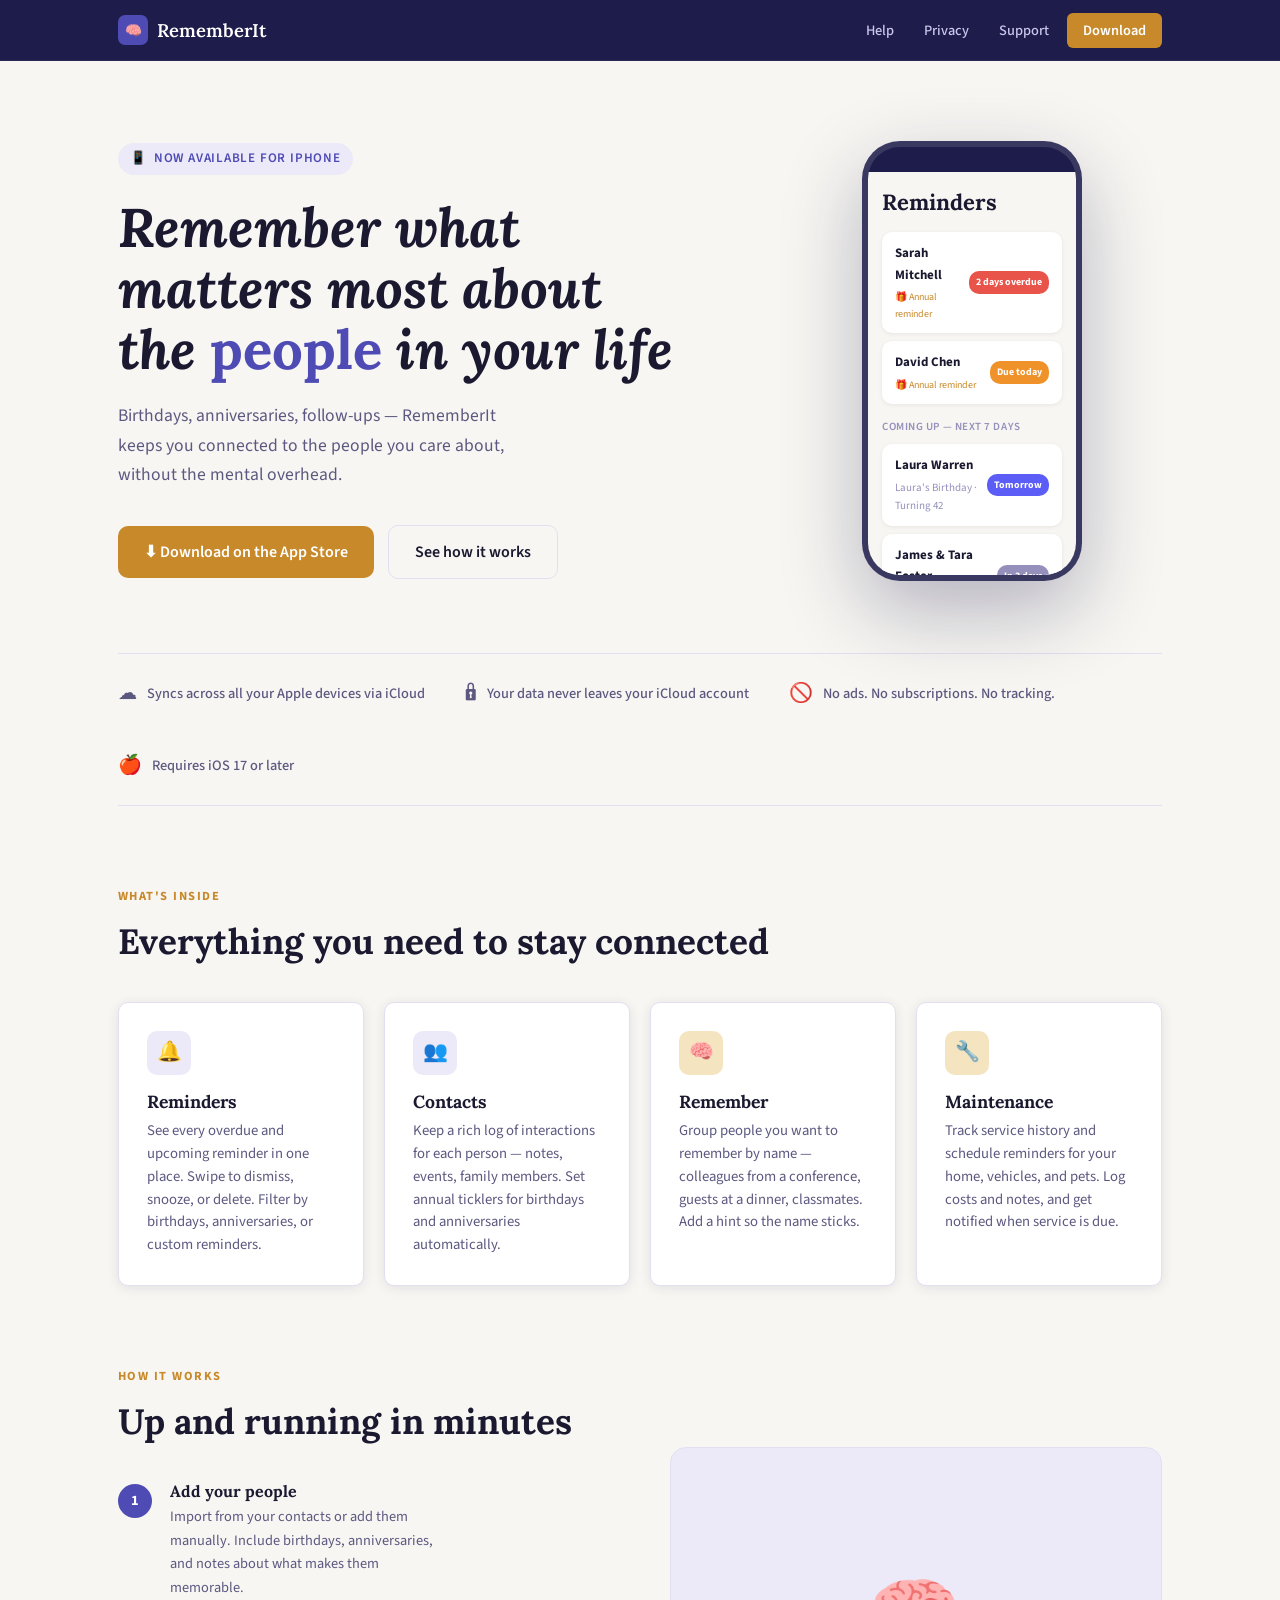
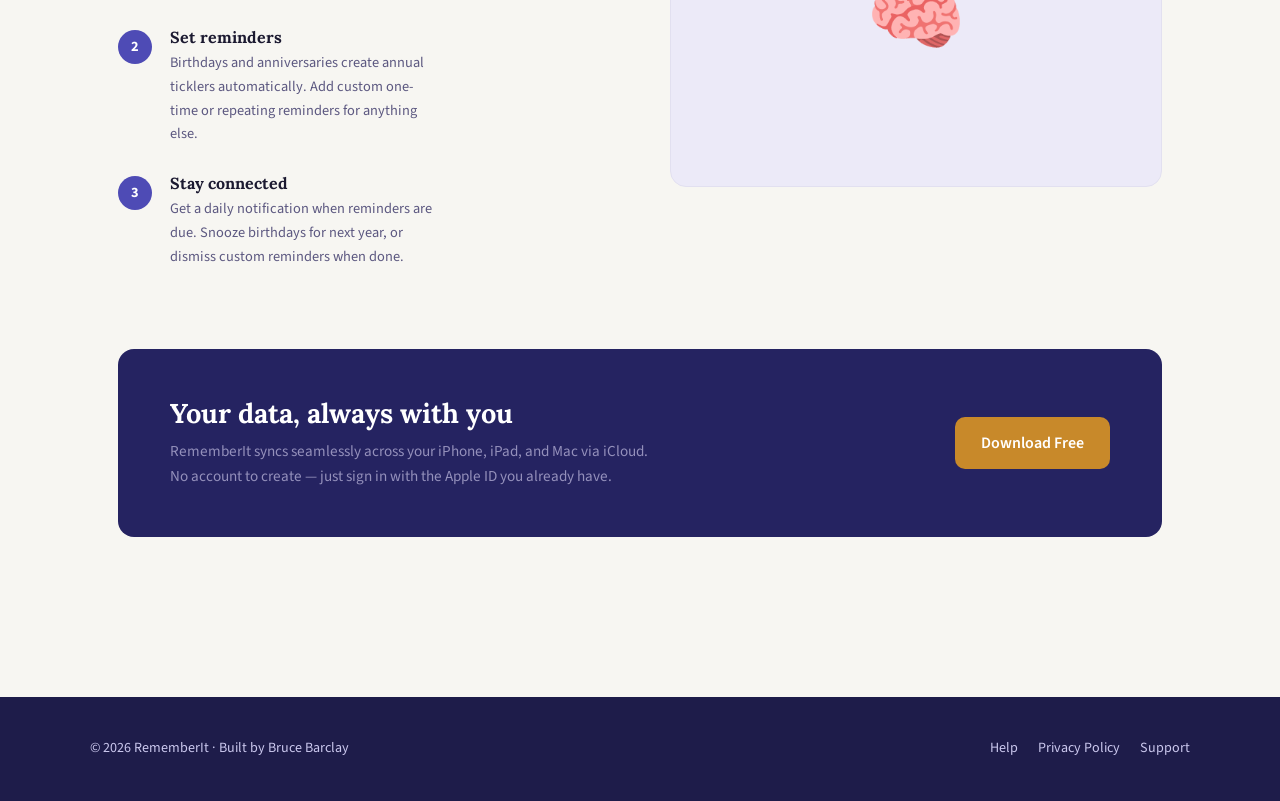
==== index.html @ 7c2b0ab4 "Initial commit" ====
<!DOCTYPE html>
<html lang="en">
<head>
<meta charset="UTF-8">
<meta name="viewport" content="width=device-width, initial-scale=1.0">
<title>RememberIt</title>
<meta name="description" content="The personal relationship app that helps you remember what matters most about the people in your life. Birthdays, anniversaries, reminders — all in one place.">
<link rel="stylesheet" href="style.css">
<style>
/* ── Hero ── */
.hero {
  display: grid;
  grid-template-columns: 1fr 380px;
  gap: 60px;
  align-items: center;
  padding: 80px 0 72px;
}

.hero-tag {
  display: inline-flex;
  align-items: center;
  gap: 7px;
  background: var(--indigo-pale);
  color: var(--indigo);
  font-size: .82rem;
  font-weight: 600;
  letter-spacing: .06em;
  text-transform: uppercase;
  padding: 5px 12px;
  border-radius: 20px;
  margin-bottom: 22px;
}

.hero h1 {
  font-size: clamp(2.2rem, 4.5vw, 3.4rem);
  font-style: italic;
  line-height: 1.12;
  margin-bottom: 22px;
  color: var(--ink);
}

.hero h1 em {
  font-style: normal;
  color: var(--indigo);
}

.hero-sub {
  font-size: 1.1rem;
  color: var(--ink-muted);
  max-width: 46ch;
  margin-bottom: 36px;
}

.hero-actions {
  display: flex;
  gap: 14px;
  flex-wrap: wrap;
  align-items: center;
}

.appstore-badge {
  height: 44px;
}

.hero-phone {
  position: relative;
  display: flex;
  justify-content: center;
}

.phone-frame {
  width: 220px;
  height: 440px;
  background: var(--nav-bg);
  border-radius: 38px;
  border: 6px solid rgba(255,255,255,.12);
  box-shadow: 0 30px 80px rgba(30,28,74,.30), 0 0 0 1px rgba(255,255,255,.04);
  position: relative;
  overflow: hidden;
  display: flex;
  flex-direction: column;
}

.phone-notch {
  width: 80px;
  height: 26px;
  background: var(--nav-bg);
  border-radius: 0 0 16px 16px;
  align-self: center;
  margin-top: -1px;
  flex-shrink: 0;
  position: relative;
  z-index: 2;
}

.phone-screen {
  flex: 1;
  background: #F7F6F2;
  padding: 12px 14px 0;
  overflow: hidden;
}

.mock-title {
  font-family: 'Lora', serif;
  font-size: 22px;
  font-weight: 700;
  color: #1B1930;
  margin-bottom: 12px;
}

.mock-row {
  background: white;
  border-radius: 10px;
  padding: 11px 13px;
  margin-bottom: 8px;
  display: flex;
  align-items: center;
  justify-content: space-between;
  box-shadow: 0 1px 4px rgba(0,0,0,.07);
}

.mock-row-left { flex: 1; min-width: 0; }
.mock-name { font-size: 13px; font-weight: 700; color: #1B1930; }
.mock-sub  { font-size: 11px; color: #9490BB; margin-top: 2px; }

.mock-badge {
  font-size: 10px;
  font-weight: 700;
  color: white;
  padding: 3px 7px;
  border-radius: 10px;
  white-space: nowrap;
}
.overdue  { background: #E8534A; }
.today    { background: #F0922A; }
.tomorrow { background: #5B5DF6; }
.in2      { background: #9490BB; }

.mock-annual {
  font-size: 10px;
  color: #C8892A;
  margin-top: 3px;
  display: flex;
  align-items: center;
  gap: 3px;
}

/* second phone, offset */
.phone-stack {
  position: relative;
  height: 480px;
}
.phone-stack .phone-frame:first-child {
  position: absolute;
  right: 0;
  top: 0;
}
.phone-stack .phone-frame:last-child {
  position: absolute;
  right: 40px;
  top: 40px;
  opacity: .4;
  transform: scale(.92);
}

/* ── Trust bar ── */
.trust-bar {
  border-top: 1px solid var(--border);
  border-bottom: 1px solid var(--border);
  padding: 24px 0;
  display: flex;
  gap: 40px;
  flex-wrap: wrap;
  align-items: center;
}
.trust-item {
  display: flex;
  align-items: center;
  gap: 10px;
  font-size: .9rem;
  color: var(--ink-muted);
  font-weight: 500;
}
.trust-icon {
  font-size: 1.2rem;
}

/* ── Features ── */
.features {
  padding: 80px 0 0;
}
.features-grid {
  display: grid;
  grid-template-columns: repeat(auto-fit, minmax(240px, 1fr));
  gap: 20px;
  margin-top: 0;
}
.feature-card {
  background: var(--surface);
  border: 1px solid var(--border);
  border-radius: var(--radius);
  padding: 28px;
  box-shadow: var(--shadow);
}
.feature-icon {
  width: 44px; height: 44px;
  border-radius: 10px;
  display: grid;
  place-items: center;
  font-size: 1.25rem;
  margin-bottom: 16px;
}
.icon-indigo { background: var(--indigo-pale); }
.icon-amber  { background: var(--amber-light); }

.feature-card h3 {
  font-size: 1.1rem;
  margin-bottom: 8px;
}
.feature-card p {
  font-size: .92rem;
  color: var(--ink-muted);
  line-height: 1.55;
}

/* ── How it works ── */
.how {
  padding: 80px 0 0;
  display: grid;
  grid-template-columns: 1fr 1fr;
  gap: 60px;
  align-items: center;
}
.how-steps { display: flex; flex-direction: column; gap: 28px; }
.step {
  display: flex;
  gap: 18px;
  align-items: flex-start;
}
.step-num {
  width: 34px; height: 34px;
  border-radius: 50%;
  background: var(--indigo);
  color: white;
  font-weight: 700;
  font-size: .9rem;
  display: grid;
  place-items: center;
  flex-shrink: 0;
  margin-top: 2px;
}
.step-body h4 { font-size: 1rem; margin-bottom: 4px; }
.step-body p  { font-size: .9rem; color: var(--ink-muted); max-width: 38ch; }

.how-visual {
  background: var(--indigo-pale);
  border-radius: 16px;
  height: 340px;
  display: grid;
  place-items: center;
  color: var(--indigo);
  font-size: 5rem;
  border: 1px solid var(--border);
}

/* ── iCloud band ── */
.icloud-band {
  margin-top: 80px;
  background: var(--indigo-deep);
  border-radius: 16px;
  padding: 48px 52px;
  display: flex;
  gap: 40px;
  align-items: center;
  justify-content: space-between;
  flex-wrap: wrap;
}
.icloud-band h2 {
  color: white;
  font-size: 1.7rem;
  margin-bottom: 10px;
}
.icloud-band p {
  color: #9490BB;
  font-size: .95rem;
}
.icloud-band .btn-primary {
  white-space: nowrap;
}

/* ── Responsive ── */
@media (max-width: 760px) {
  .hero { grid-template-columns: 1fr; }
  .hero-phone { display: none; }
  .how { grid-template-columns: 1fr; }
  .how-visual { display: none; }
  .icloud-band { padding: 32px 24px; }
}
</style>
</head>
<body>

<nav class="site-nav" aria-label="Site navigation">
  <div class="nav-inner">
    <a href="index.html" class="nav-logo">
      <span class="nav-logo-icon">🧠</span>
      RememberIt
    </a>
    <ul class="nav-links">
      <li><a href="help.html">Help</a></li>
      <li><a href="privacy.html">Privacy</a></li>
      <li><a href="support.html">Support</a></li>
      <li><a href="#download" class="nav-cta">Download</a></li>
    </ul>
  </div>
</nav>

<main>
<div class="page-content">

  <!-- Hero -->
  <section class="hero">
    <div class="hero-copy">
      <div class="hero-tag">
        <span>📱</span> Now available for iPhone
      </div>
      <h1>Remember what matters most about the <em>people</em> in your life</h1>
      <p class="hero-sub">Birthdays, anniversaries, follow-ups — RememberIt keeps you connected to the people you care about, without the mental overhead.</p>
      <div class="hero-actions" id="download">
        <a href="#" class="btn btn-primary" aria-label="Download on the App Store">
          ⬇ Download on the App Store
        </a>
        <a href="help.html" class="btn btn-ghost">See how it works</a>
      </div>
    </div>

    <div class="hero-phone" aria-hidden="true">
      <div class="phone-frame">
        <div class="phone-notch"></div>
        <div class="phone-screen">
          <div class="mock-title">Reminders</div>
          <div class="mock-row">
            <div class="mock-row-left">
              <div class="mock-name">Sarah Mitchell</div>
              <div class="mock-annual">🎁 Annual reminder</div>
            </div>
            <span class="mock-badge overdue">2 days overdue</span>
          </div>
          <div class="mock-row">
            <div class="mock-row-left">
              <div class="mock-name">David Chen</div>
              <div class="mock-annual">🎁 Annual reminder</div>
            </div>
            <span class="mock-badge today">Due today</span>
          </div>
          <div style="font-size:11px;color:#9490BB;margin:14px 0 8px;font-weight:600;letter-spacing:.05em;text-transform:uppercase;">Coming up — next 7 days</div>
          <div class="mock-row">
            <div class="mock-row-left">
              <div class="mock-name">Laura Warren</div>
              <div class="mock-sub">Laura's Birthday · Turning 42</div>
            </div>
            <span class="mock-badge tomorrow">Tomorrow</span>
          </div>
          <div class="mock-row">
            <div class="mock-row-left">
              <div class="mock-name">James &amp; Tara Foster</div>
              <div class="mock-sub">Anniversary</div>
            </div>
            <span class="mock-badge in2">In 3 days</span>
          </div>
        </div>
      </div>
    </div>
  </section>

  <!-- Trust bar -->
  <div class="trust-bar">
    <div class="trust-item"><span class="trust-icon">☁️</span> Syncs across all your Apple devices via iCloud</div>
    <div class="trust-item"><span class="trust-icon">🔒</span> Your data never leaves your iCloud account</div>
    <div class="trust-item"><span class="trust-icon">🚫</span> No ads. No subscriptions. No tracking.</div>
    <div class="trust-item"><span class="trust-icon">🍎</span> Requires iOS 17 or later</div>
  </div>

  <!-- Features -->
  <section class="features">
    <p class="eyebrow">What's inside</p>
    <h2 class="section-title">Everything you need to stay connected</h2>
    <div class="features-grid">
      <div class="feature-card">
        <div class="feature-icon icon-indigo">🔔</div>
        <h3>Reminders</h3>
        <p>See every overdue and upcoming reminder in one place. Swipe to dismiss, snooze, or delete. Filter by birthdays, anniversaries, or custom reminders.</p>
      </div>
      <div class="feature-card">
        <div class="feature-icon icon-indigo">👥</div>
        <h3>Contacts</h3>
        <p>Keep a rich log of interactions for each person — notes, events, family members. Set annual ticklers for birthdays and anniversaries automatically.</p>
      </div>
      <div class="feature-card">
        <div class="feature-icon icon-amber">🧠</div>
        <h3>Remember</h3>
        <p>Group people you want to remember by name — colleagues from a conference, guests at a dinner, classmates. Add a hint so the name sticks.</p>
      </div>
      <div class="feature-card">
        <div class="feature-icon icon-amber">🔧</div>
        <h3>Maintenance</h3>
        <p>Track service history and schedule reminders for your home, vehicles, and pets. Log costs and notes, and get notified when service is due.</p>
      </div>
    </div>
  </section>

  <!-- How it works -->
  <section class="how">
    <div>
      <p class="eyebrow">How it works</p>
      <h2 class="section-title">Up and running in minutes</h2>
      <div class="how-steps">
        <div class="step">
          <div class="step-num">1</div>
          <div class="step-body">
            <h4>Add your people</h4>
            <p>Import from your contacts or add them manually. Include birthdays, anniversaries, and notes about what makes them memorable.</p>
          </div>
        </div>
        <div class="step">
          <div class="step-num">2</div>
          <div class="step-body">
            <h4>Set reminders</h4>
            <p>Birthdays and anniversaries create annual ticklers automatically. Add custom one-time or repeating reminders for anything else.</p>
          </div>
        </div>
        <div class="step">
          <div class="step-num">3</div>
          <div class="step-body">
            <h4>Stay connected</h4>
            <p>Get a daily notification when reminders are due. Snooze birthdays for next year, or dismiss custom reminders when done.</p>
          </div>
        </div>
      </div>
    </div>
    <div class="how-visual" aria-hidden="true">🧠</div>
  </section>

  <!-- iCloud band -->
  <div class="icloud-band">
    <div>
      <h2>Your data, always with you</h2>
      <p>RememberIt syncs seamlessly across your iPhone, iPad, and Mac via iCloud. No account to create — just sign in with the Apple ID you already have.</p>
    </div>
    <a href="#download" class="btn btn-primary">Download Free</a>
  </div>

</div>
</main>

<footer class="site-footer">
  <div class="footer-inner">
    <span>© 2026 RememberIt · Built by Bruce Barclay</span>
    <ul class="footer-links">
      <li><a href="help.html">Help</a></li>
      <li><a href="privacy.html">Privacy Policy</a></li>
      <li><a href="support.html">Support</a></li>
    </ul>
  </div>
</footer>

</body>
</html>
---- style.css ----
/* RememberIt — shared stylesheet */

@import url('https://fonts.googleapis.com/css2?family=Lora:ital,wght@0,400;0,600;1,400;1,600&family=Source+Sans+3:wght@400;500;600;700&display=swap');

/* ── Tokens ── */
:root {
  --ink:         #1B1930;
  --ink-muted:   #5C5880;
  --indigo-deep: #252361;
  --indigo:      #4E4BB5;
  --indigo-pale: #ECEAF8;
  --amber:       #C8892A;
  --amber-light: #F5E4C0;
  --ground:      #F7F6F2;
  --surface:     #FFFFFF;
  --border:      #E2E0F0;
  --nav-bg:      #1E1C4A;
  --nav-text:    #CBC8EE;
  --radius:      10px;
  --shadow:      0 2px 12px rgba(37,35,97,.10);
}

@media (prefers-color-scheme: dark) {
  :root:not([data-theme="light"]) {
    --ink:         #EAE8F8;
    --ink-muted:   #9490BB;
    --indigo-deep: #151335;
    --indigo:      #7B78D8;
    --indigo-pale: #1E1C45;
    --amber:       #D9A040;
    --amber-light: #2E2310;
    --ground:      #120F2E;
    --surface:     #1A1740;
    --border:      #2C2A5A;
    --nav-bg:      #0E0C25;
    --nav-text:    #9490BB;
    --shadow:      0 2px 16px rgba(0,0,0,.40);
  }
}

:root[data-theme="dark"] {
  --ink:         #EAE8F8;
  --ink-muted:   #9490BB;
  --indigo-deep: #151335;
  --indigo:      #7B78D8;
  --indigo-pale: #1E1C45;
  --amber:       #D9A040;
  --amber-light: #2E2310;
  --ground:      #120F2E;
  --surface:     #1A1740;
  --border:      #2C2A5A;
  --nav-bg:      #0E0C25;
  --nav-text:    #9490BB;
  --shadow:      0 2px 16px rgba(0,0,0,.40);
}

/* ── Reset & Base ── */
*, *::before, *::after { box-sizing: border-box; margin: 0; padding: 0; }

html { scroll-behavior: smooth; }

body {
  font-family: 'Source Sans 3', system-ui, sans-serif;
  font-size: 17px;
  line-height: 1.65;
  color: var(--ink);
  background: var(--ground);
  -webkit-font-smoothing: antialiased;
}

h1, h2, h3, h4 {
  font-family: 'Lora', Georgia, serif;
  line-height: 1.2;
  text-wrap: balance;
  color: var(--ink);
}

a { color: var(--indigo); text-decoration: none; }
a:hover { text-decoration: underline; }
a:focus-visible { outline: 2px solid var(--amber); outline-offset: 3px; border-radius: 2px; }

p { max-width: 62ch; }
p + p { margin-top: .9em; }

/* ── Nav ── */
.site-nav {
  position: sticky;
  top: 0;
  z-index: 100;
  background: var(--nav-bg);
  border-bottom: 1px solid rgba(255,255,255,.06);
}

.nav-inner {
  max-width: 1100px;
  margin: 0 auto;
  padding: 0 28px;
  height: 60px;
  display: flex;
  align-items: center;
  justify-content: space-between;
  gap: 24px;
}

.nav-logo {
  font-family: 'Lora', serif;
  font-size: 1.15rem;
  font-weight: 600;
  color: #FFFFFF;
  display: flex;
  align-items: center;
  gap: 9px;
  text-decoration: none;
}

.nav-logo-icon {
  width: 30px; height: 30px;
  background: var(--indigo);
  border-radius: 7px;
  display: grid;
  place-items: center;
  font-size: .85rem;
}

.nav-links {
  display: flex;
  align-items: center;
  gap: 6px;
  list-style: none;
}

.nav-links a {
  color: var(--nav-text);
  font-size: .9rem;
  font-weight: 500;
  padding: 6px 12px;
  border-radius: 6px;
  transition: color .15s, background .15s;
  text-decoration: none;
}
.nav-links a:hover,
.nav-links a[aria-current="page"] {
  color: #FFFFFF;
  background: rgba(255,255,255,.08);
}

.nav-cta {
  background: var(--amber) !important;
  color: #fff !important;
  font-weight: 600 !important;
  padding: 7px 16px !important;
}
.nav-cta:hover { background: #a56f1a !important; }

/* ── Page wrapper ── */
.page-content {
  max-width: 1100px;
  margin: 0 auto;
  padding: 0 28px 80px;
}

/* ── Buttons ── */
.btn {
  display: inline-flex;
  align-items: center;
  gap: 8px;
  padding: 13px 26px;
  border-radius: 10px;
  font-family: 'Source Sans 3', sans-serif;
  font-size: 1rem;
  font-weight: 600;
  cursor: pointer;
  border: none;
  text-decoration: none;
  transition: transform .12s, box-shadow .12s;
}
.btn:hover { transform: translateY(-1px); box-shadow: 0 4px 14px rgba(0,0,0,.18); text-decoration: none; }
.btn:active { transform: none; }

.btn-primary {
  background: var(--amber);
  color: #fff;
}
.btn-ghost {
  background: transparent;
  color: var(--ink);
  border: 1.5px solid var(--border);
}
.btn-ghost:hover { background: var(--indigo-pale); }

/* ── Footer ── */
.site-footer {
  background: var(--nav-bg);
  color: var(--nav-text);
  padding: 40px 28px;
  margin-top: 80px;
  font-size: .88rem;
}

.footer-inner {
  max-width: 1100px;
  margin: 0 auto;
  display: flex;
  justify-content: space-between;
  align-items: center;
  flex-wrap: wrap;
  gap: 16px;
}

.footer-links {
  display: flex;
  gap: 20px;
  list-style: none;
}
.footer-links a {
  color: var(--nav-text);
  font-size: .88rem;
}
.footer-links a:hover { color: #fff; }

/* ── Utilities ── */
.eyebrow {
  font-family: 'Source Sans 3', sans-serif;
  font-size: .78rem;
  font-weight: 700;
  letter-spacing: .12em;
  text-transform: uppercase;
  color: var(--amber);
}

.section-title {
  font-size: clamp(1.6rem, 3vw, 2.2rem);
  margin-top: .4em;
  margin-bottom: 1.1em;
}

.card {
  background: var(--surface);
  border: 1px solid var(--border);
  border-radius: var(--radius);
  padding: 28px;
  box-shadow: var(--shadow);
}

/* ── Responsive nav ── */
@media (max-width: 640px) {
  .nav-links li:not(:last-child) { display: none; }
  .nav-inner { padding: 0 16px; }
  .page-content { padding: 0 16px 60px; }
}
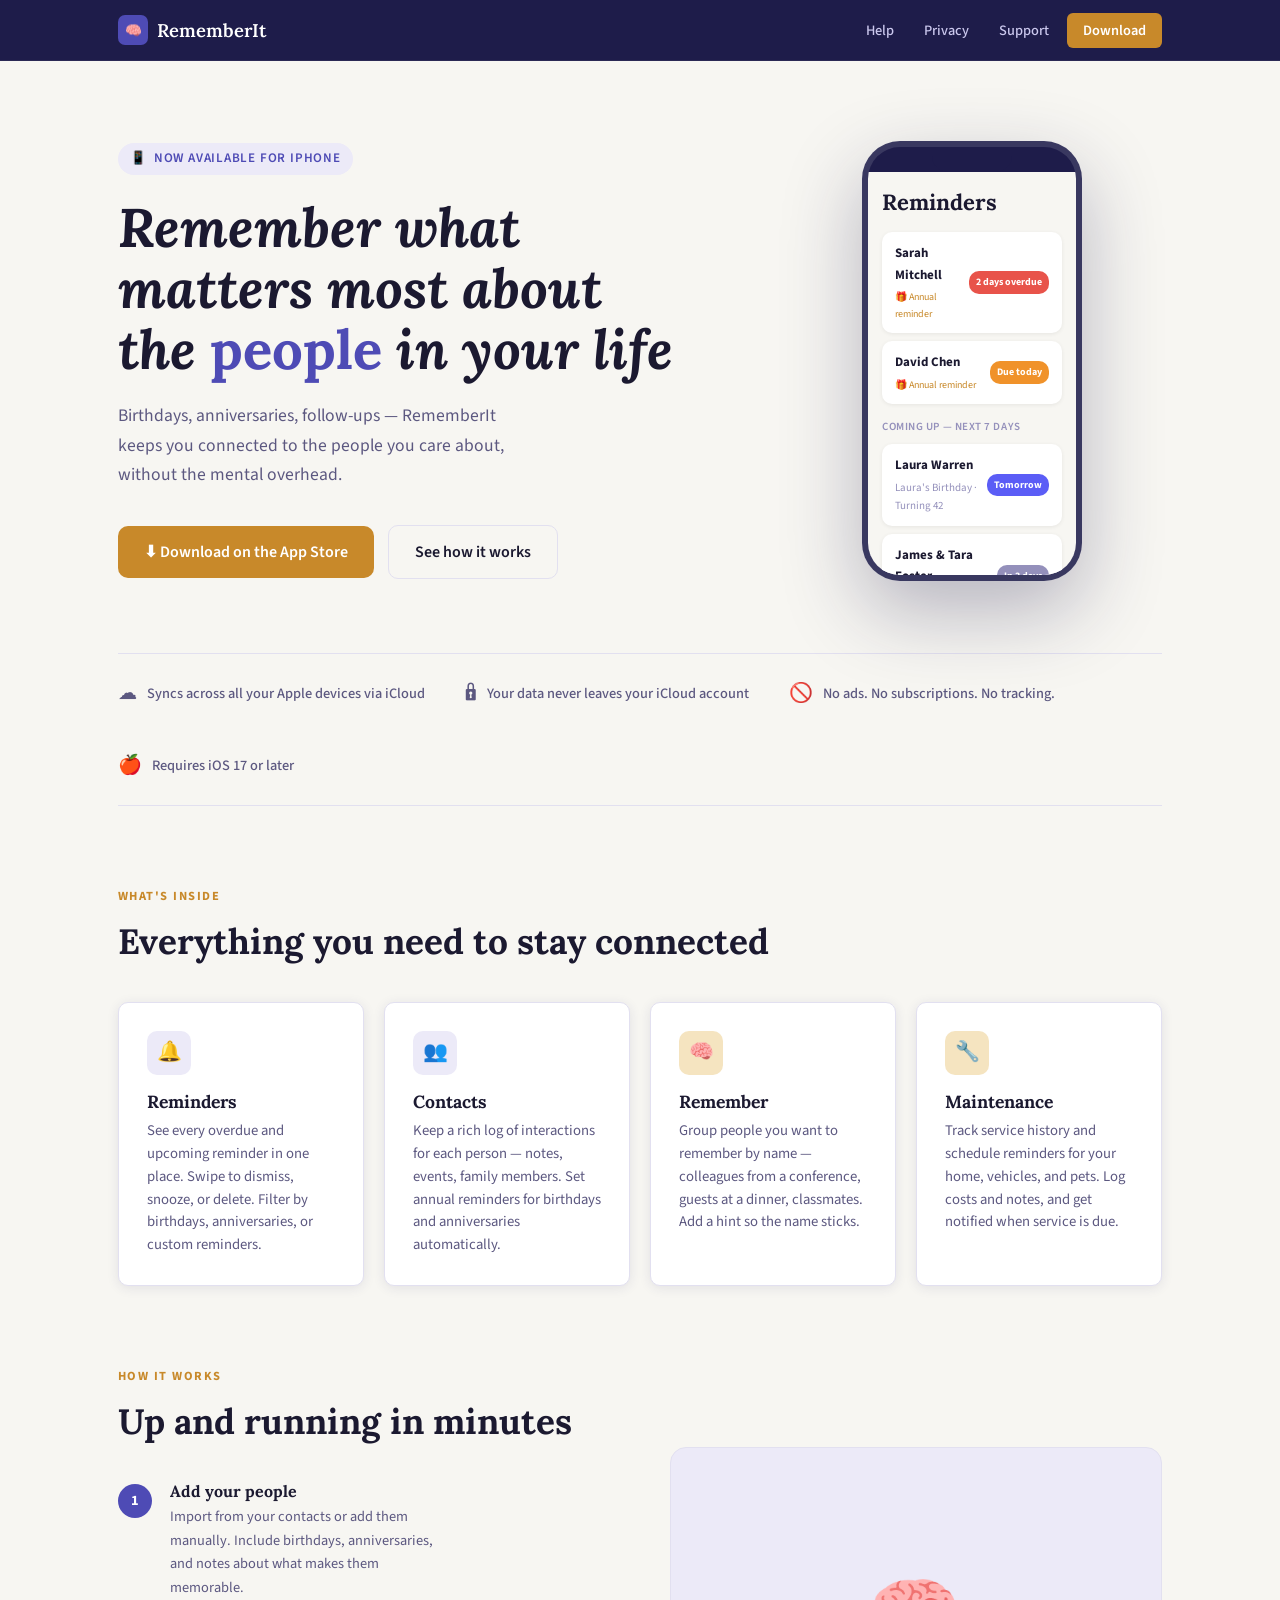
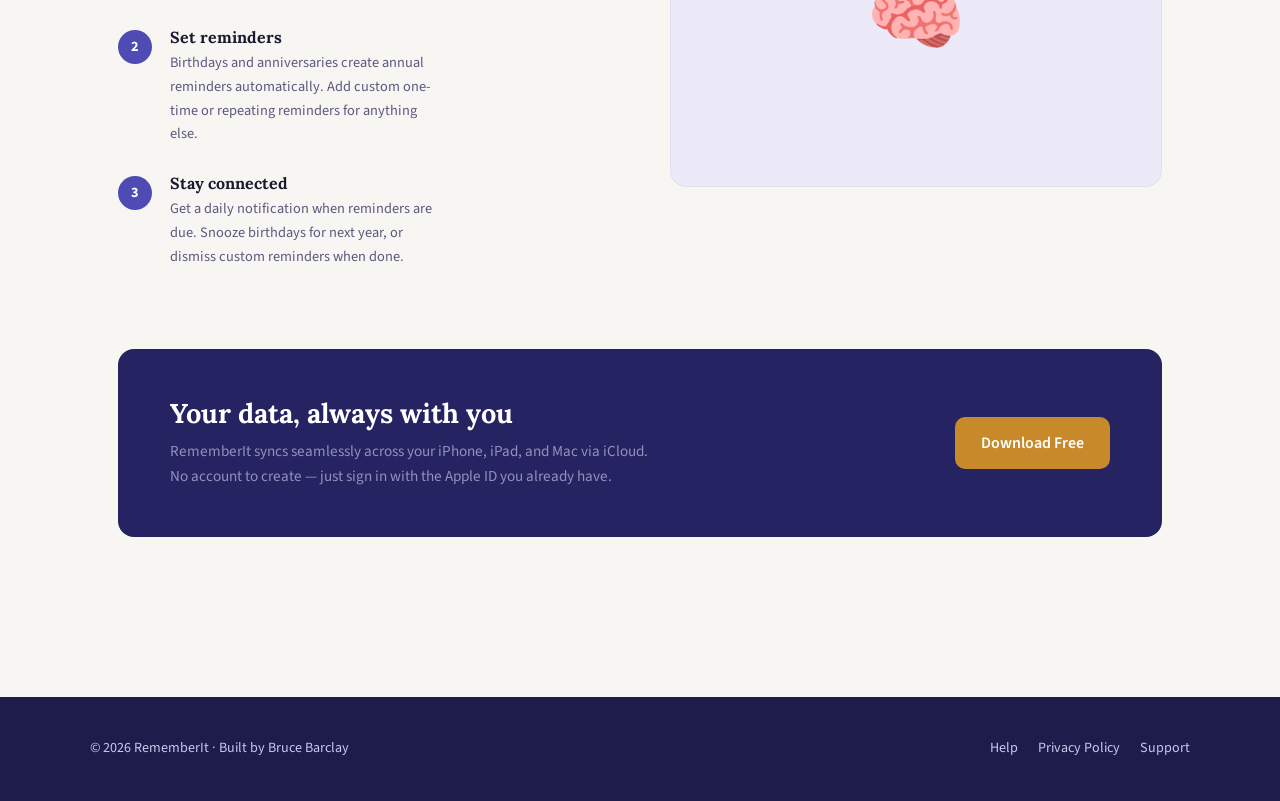
==== commit e8d176f6: "Fixed tickler and added link to google contact" ====
--- a/index.html
+++ b/index.html
@@ -394,7 +394,7 @@
       <div class="feature-card">
         <div class="feature-icon icon-indigo">👥</div>
         <h3>Contacts</h3>
-        <p>Keep a rich log of interactions for each person — notes, events, family members. Set annual ticklers for birthdays and anniversaries automatically.</p>
+        <p>Keep a rich log of interactions for each person — notes, events, family members. Set annual reminders for birthdays and anniversaries automatically.</p>
       </div>
       <div class="feature-card">
         <div class="feature-icon icon-amber">🧠</div>
@@ -426,7 +426,7 @@
           <div class="step-num">2</div>
           <div class="step-body">
             <h4>Set reminders</h4>
-            <p>Birthdays and anniversaries create annual ticklers automatically. Add custom one-time or repeating reminders for anything else.</p>
+            <p>Birthdays and anniversaries create annual reminders automatically. Add custom one-time or repeating reminders for anything else.</p>
           </div>
         </div>
         <div class="step">
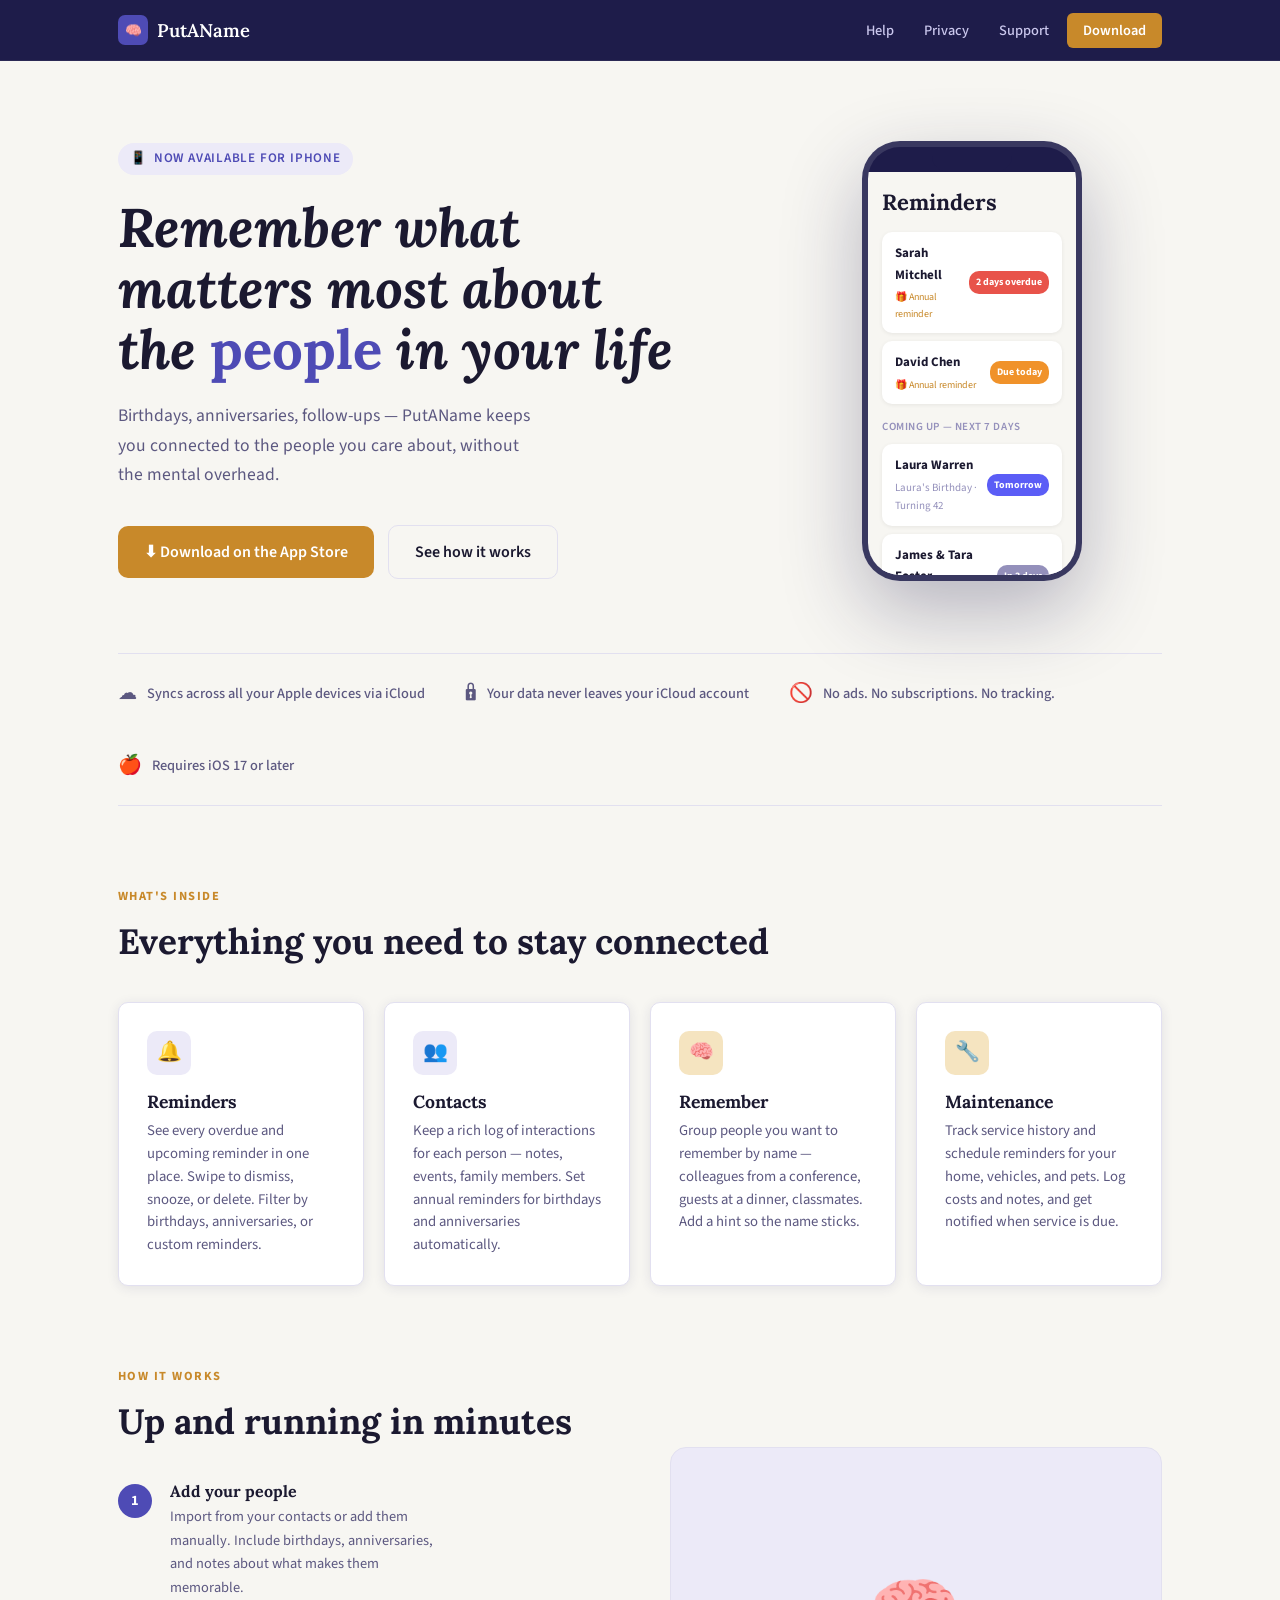
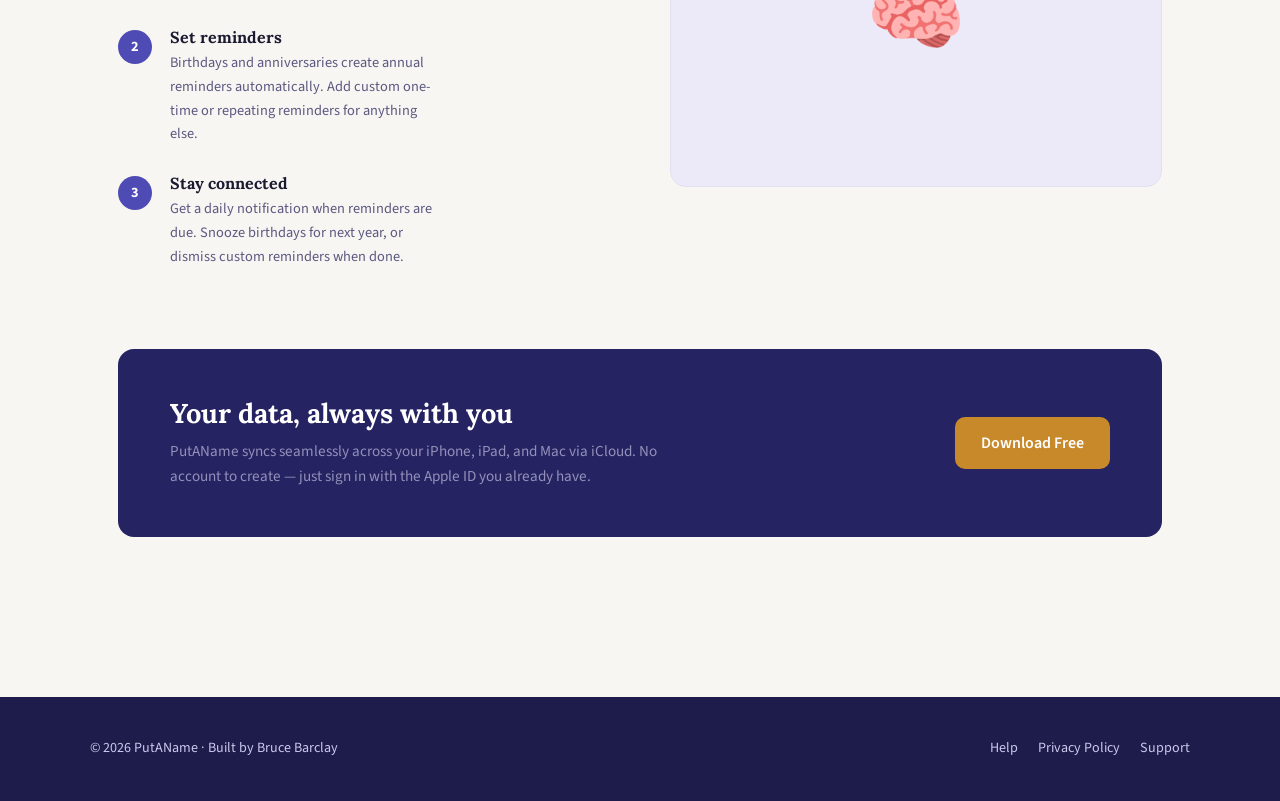
==== commit 1a10acdd: "Rename app from RememberIt to PutAName" ====
--- a/index.html
+++ b/index.html
@@ -3,7 +3,7 @@
 <head>
 <meta charset="UTF-8">
 <meta name="viewport" content="width=device-width, initial-scale=1.0">
-<title>RememberIt</title>
+<title>PutAName</title>
 <meta name="description" content="The personal relationship app that helps you remember what matters most about the people in your life. Birthdays, anniversaries, reminders — all in one place.">
 <link rel="stylesheet" href="style.css">
 <style>
@@ -304,7 +304,7 @@
   <div class="nav-inner">
     <a href="index.html" class="nav-logo">
       <span class="nav-logo-icon">🧠</span>
-      RememberIt
+      PutAName
     </a>
     <ul class="nav-links">
       <li><a href="help.html">Help</a></li>
@@ -325,7 +325,7 @@
         <span>📱</span> Now available for iPhone
       </div>
       <h1>Remember what matters most about the <em>people</em> in your life</h1>
-      <p class="hero-sub">Birthdays, anniversaries, follow-ups — RememberIt keeps you connected to the people you care about, without the mental overhead.</p>
+      <p class="hero-sub">Birthdays, anniversaries, follow-ups — PutAName keeps you connected to the people you care about, without the mental overhead.</p>
       <div class="hero-actions" id="download">
         <a href="#" class="btn btn-primary" aria-label="Download on the App Store">
           ⬇ Download on the App Store
@@ -445,7 +445,7 @@
   <div class="icloud-band">
     <div>
       <h2>Your data, always with you</h2>
-      <p>RememberIt syncs seamlessly across your iPhone, iPad, and Mac via iCloud. No account to create — just sign in with the Apple ID you already have.</p>
+      <p>PutAName syncs seamlessly across your iPhone, iPad, and Mac via iCloud. No account to create — just sign in with the Apple ID you already have.</p>
     </div>
     <a href="#download" class="btn btn-primary">Download Free</a>
   </div>
@@ -455,7 +455,7 @@
 
 <footer class="site-footer">
   <div class="footer-inner">
-    <span>© 2026 RememberIt · Built by Bruce Barclay</span>
+    <span>© 2026 PutAName · Built by Bruce Barclay</span>
     <ul class="footer-links">
       <li><a href="help.html">Help</a></li>
       <li><a href="privacy.html">Privacy Policy</a></li>
